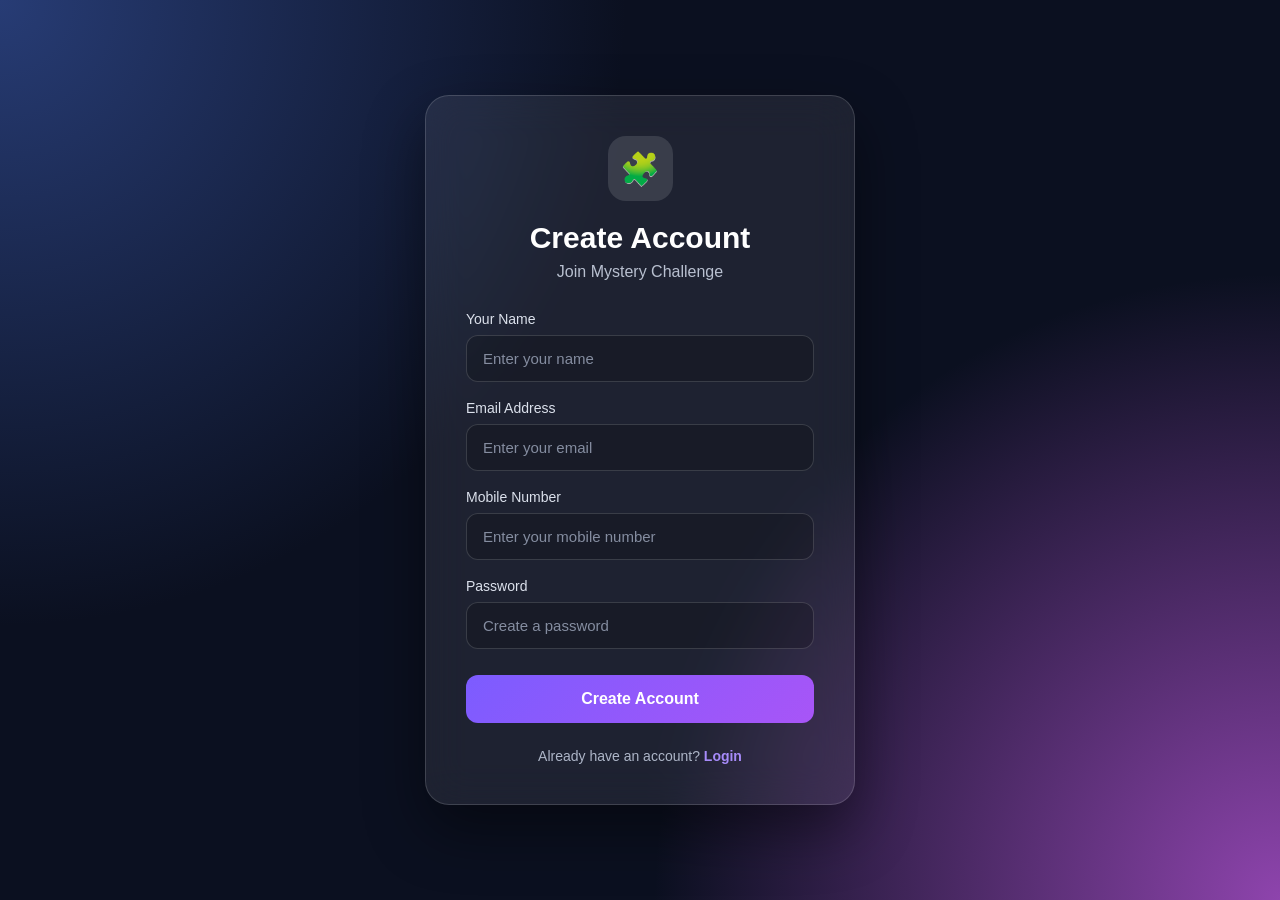
==== register.html @ fb2883e6 "Add files via upload" ====
<!DOCTYPE html>
<html lang="en">
<head>
  <meta charset="UTF-8">
  <meta name="viewport" content="width=device-width, initial-scale=1.0">

  <title>Create Account | Mystery Challenge</title>

  <link rel="stylesheet" href="style.css">
</head>

<body>

  <div class="auth-container">

    <div class="auth-box">

      <div class="logo">🧩</div>

      <h1>Create Account</h1>
      <p class="subtitle">Join Mystery Challenge</p>

      <form id="registerForm">

        <div class="input-group">
          <label>Your Name</label>
          <input
            type="text"
            id="name"
            placeholder="Enter your name"
            required
          >
        </div>

        <div class="input-group">
          <label>Email Address</label>
          <input
            type="email"
            id="email"
            placeholder="Enter your email"
            required
          >
        </div>

        <div class="input-group">
          <label>Mobile Number</label>
          <input
            type="tel"
            id="phone"
            placeholder="Enter your mobile number"
            required
          >
        </div>

        <div class="input-group">
          <label>Password</label>
          <input
            type="password"
            id="password"
            placeholder="Create a password"
            required
          >
        </div>

        <button type="submit" id="registerBtn">
          Create Account
        </button>

        <p id="message"></p>

      </form>

      <p class="login-link">
        Already have an account?
        <a href="login.html">Login</a>
      </p>

    </div>

  </div>

  <script type="module" src="app.js"></script>

</body>
</html>
---- style.css ----
* {
  box-sizing: border-box;
  margin: 0;
  padding: 0;
}

body {
  font-family: Arial, sans-serif;
  min-height: 100vh;

  background:
    radial-gradient(circle at top left, #273c75, transparent 40%),
    radial-gradient(circle at bottom right, #8e44ad, transparent 40%),
    #0b1020;

  color: white;
}

.auth-container {
  min-height: 100vh;

  display: flex;
  justify-content: center;
  align-items: center;

  padding: 20px;
}

.auth-box {
  width: 100%;
  max-width: 430px;

  padding: 40px;

  background: rgba(255, 255, 255, 0.08);

  border: 1px solid rgba(255, 255, 255, 0.15);

  border-radius: 24px;

  backdrop-filter: blur(20px);

  box-shadow: 0 25px 60px rgba(0, 0, 0, 0.45);
}

.logo {
  width: 65px;
  height: 65px;

  margin: 0 auto 20px;

  display: flex;
  align-items: center;
  justify-content: center;

  font-size: 32px;

  border-radius: 18px;

  background: rgba(255, 255, 255, 0.12);
}

h1 {
  text-align: center;
  font-size: 30px;
  margin-bottom: 8px;
}

.subtitle {
  text-align: center;
  color: #b9c0d0;
  margin-bottom: 30px;
}

.input-group {
  margin-bottom: 18px;
}

.input-group label {
  display: block;
  margin-bottom: 8px;
  font-size: 14px;
  color: #dce1ec;
}

.input-group input {
  width: 100%;

  padding: 14px 16px;

  border: 1px solid rgba(255, 255, 255, 0.15);

  border-radius: 12px;

  outline: none;

  background: rgba(0, 0, 0, 0.2);

  color: white;

  font-size: 15px;
}

.input-group input:focus {
  border-color: #7c5cff;
}

.input-group input::placeholder {
  color: #858da0;
}

button {
  width: 100%;

  padding: 15px;

  margin-top: 8px;

  border: none;
  border-radius: 12px;

  background: linear-gradient(135deg, #7c5cff, #a855f7);

  color: white;

  font-size: 16px;
  font-weight: bold;

  cursor: pointer;

  transition: 0.2s;
}

button:hover {
  transform: translateY(-2px);
  opacity: 0.95;
}

#message {
  text-align: center;
  margin-top: 15px;
  font-size: 14px;
}

.login-link {
  text-align: center;
  margin-top: 25px;

  color: #aeb6c8;
  font-size: 14px;
}

.login-link a {
  color: #a78bfa;
  text-decoration: none;
  font-weight: bold;
}
/* =========================
   QUIZ PAGE
========================= */

.quiz-container {
  max-width: 850px;
  margin: 60px auto;
  padding: 20px;
}

.quiz-header {
  display: flex;
  justify-content: space-between;
  align-items: center;

  margin-bottom: 15px;

  color: #dce1ec;
  font-size: 15px;
  font-weight: bold;
}

.progress {
  width: 100%;
  height: 8px;

  background: rgba(255,255,255,0.12);

  border-radius: 20px;

  overflow: hidden;

  margin-bottom: 25px;
}

#progressBar {
  width: 20%;
  height: 100%;

  background: linear-gradient(
    90deg,
    #7c5cff,
    #a855f7
  );

  border-radius: 20px;

  transition: width 0.3s ease;
}

.quiz-card {
  background: rgba(255,255,255,0.08);

  border: 1px solid rgba(255,255,255,0.15);

  border-radius: 24px;

  padding: 40px;

  backdrop-filter: blur(20px);

  box-shadow: 0 25px 60px rgba(0,0,0,0.4);
}

.quiz-card h1 {
  text-align: left;

  font-size: 25px;

  line-height: 1.5;

  margin-bottom: 30px;
}

.options {
  display: grid;

  grid-template-columns: 1fr 1fr;

  gap: 15px;
}

.option {
  width: 100%;

  padding: 18px;

  background: rgba(255,255,255,0.06);

  color: white;

  border: 1px solid rgba(255,255,255,0.15);

  border-radius: 14px;

  font-size: 16px;

  text-align: left;

  cursor: pointer;

  transition: 0.2s;
}

.option:hover {
  background: rgba(124,92,255,0.2);

  border-color: #7c5cff;

  transform: translateY(-2px);
}

.option.correct {
  background: rgba(34,197,94,0.25);

  border-color: #22c55e;
}

.option.wrong {
  background: rgba(239,68,68,0.25);

  border-color: #ef4444;
}

.option:disabled {
  cursor: not-allowed;
}

.next-btn {
  display: none;

  width: 180px;

  margin: 30px auto 0;

  padding: 14px;

  border: none;

  border-radius: 12px;

  background: linear-gradient(
    135deg,
    #7c5cff,
    #a855f7
  );

  color: white;

  font-size: 16px;

  font-weight: bold;

  cursor: pointer;
}

.user-name {
  color: #dce1ec;
  font-size: 14px;
}


/* Mobile */

@media (max-width: 650px) {

  .quiz-container {
    margin: 30px auto;
    padding: 15px;
  }

  .quiz-card {
    padding: 25px;
  }

  .quiz-card h1 {
    font-size: 21px;
  }

  .options {
    grid-template-columns: 1fr;
  }

  .quiz-header {
    font-size: 13px;
  }

}
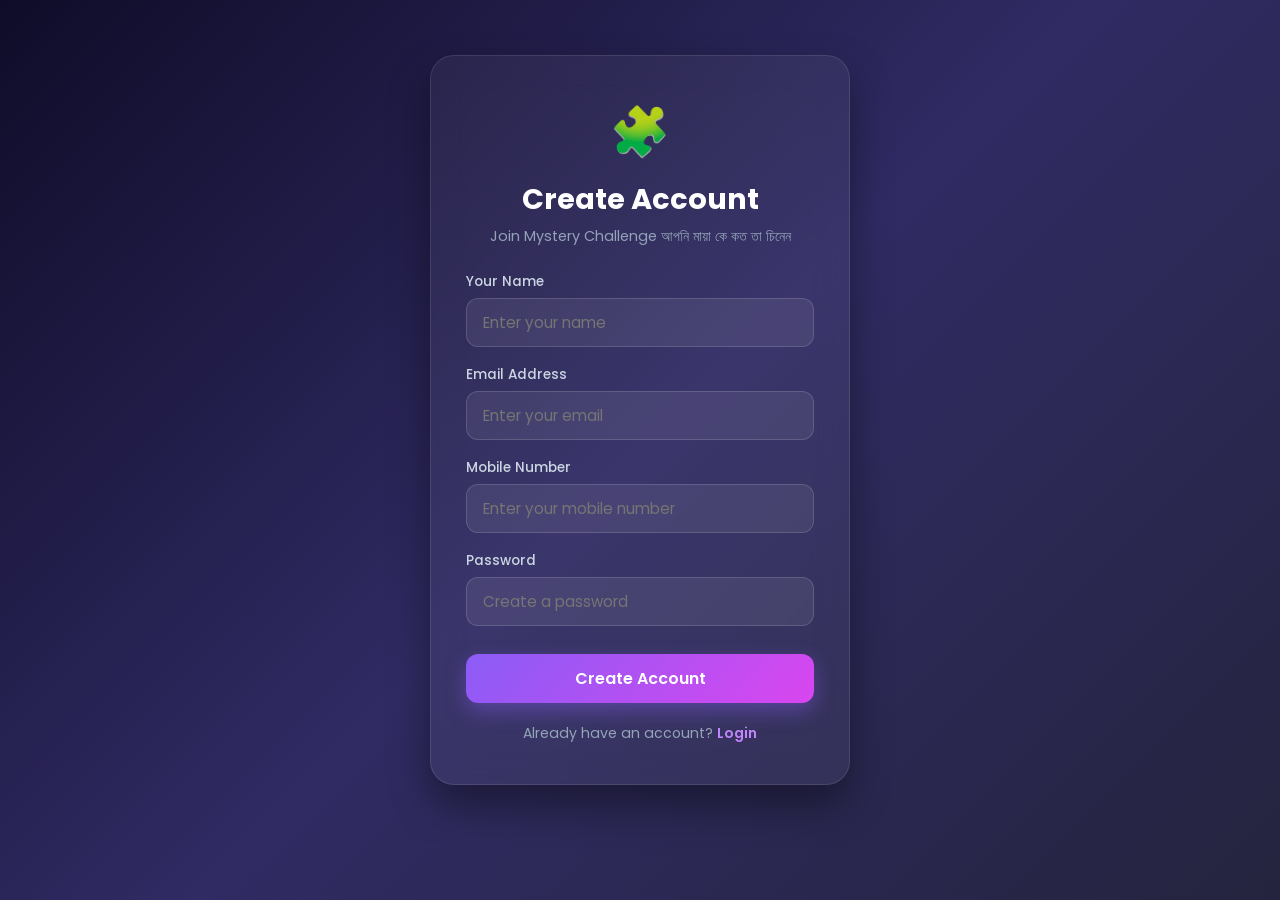
==== commit d2480d94: "Update register.html" ====
--- a/register.html
+++ b/register.html
@@ -18,7 +18,7 @@
       <div class="logo">🧩</div>
 
       <h1>Create Account</h1>
-      <p class="subtitle">Join Mystery Challenge</p>
+      <p class="subtitle">Join Mystery Challenge আপনি মায়া কে কত তা চিনেন </p>
 
       <form id="registerForm">
 
@@ -82,4 +82,4 @@
   <script type="module" src="app.js"></script>
 
 </body>
-</html>+</html>
--- a/style.css
+++ b/style.css
@@ -1,345 +1,451 @@
+@import url('https://fonts.googleapis.com/css2?family=Poppins:wght@300;400;500;600;700&display=swap');
+
 * {
-  box-sizing: border-box;
   margin: 0;
   padding: 0;
+  box-sizing: border-box;
+  font-family: 'Poppins', sans-serif;
 }
 
 body {
-  font-family: Arial, sans-serif;
+  background: linear-gradient(135deg, #0f0c29, #302b63, #24243e);
   min-height: 100vh;
-
-  background:
-    radial-gradient(circle at top left, #273c75, transparent 40%),
-    radial-gradient(circle at bottom right, #8e44ad, transparent 40%),
-    #0b1020;
-
-  color: white;
-}
-
+  color: #ffffff;
+  display: flex;
+  flex-direction: column;
+  overflow-x: hidden;
+}
+
+/* NAVBAR */
+.navbar {
+  display: flex;
+  justify-content: space-between;
+  align-items: center;
+  padding: 16px 8%;
+  background: rgba(255, 255, 255, 0.05);
+  backdrop-filter: blur(12px);
+  -webkit-backdrop-filter: blur(12px);
+  border-bottom: 1px solid rgba(255, 255, 255, 0.1);
+  position: sticky;
+  top: 0;
+  z-index: 100;
+}
+
+.brand {
+  font-size: 1.4rem;
+  font-weight: 700;
+  background: linear-gradient(135deg, #a855f7, #ec4899);
+  -webkit-background-clip: text;
+  -webkit-text-fill-color: transparent;
+  letter-spacing: 0.5px;
+}
+
+.user-name {
+  color: #e2e8f0;
+  font-weight: 500;
+  font-size: 0.95rem;
+}
+
+.logout-btn {
+  background: linear-gradient(135deg, #ff416c, #ff4b2b);
+  border: none;
+  padding: 8px 22px;
+  color: #ffffff;
+  font-weight: 600;
+  border-radius: 20px;
+  cursor: pointer;
+  transition: all 0.3s ease;
+  box-shadow: 0 4px 15px rgba(255, 65, 108, 0.3);
+}
+
+.logout-btn:hover {
+  transform: translateY(-2px);
+  box-shadow: 0 6px 20px rgba(255, 65, 108, 0.5);
+}
+
+/* AUTH PAGES (LOGIN / REGISTER) */
 .auth-container {
-  min-height: 100vh;
-
   display: flex;
   justify-content: center;
   align-items: center;
-
+  min-height: calc(100vh - 60px);
   padding: 20px;
 }
 
 .auth-box {
-  width: 100%;
-  max-width: 430px;
-
-  padding: 40px;
-
-  background: rgba(255, 255, 255, 0.08);
-
-  border: 1px solid rgba(255, 255, 255, 0.15);
-
+  background: rgba(255, 255, 255, 0.05);
+  backdrop-filter: blur(16px);
+  -webkit-backdrop-filter: blur(16px);
+  border: 1px solid rgba(255, 255, 255, 0.1);
+  padding: 40px 35px;
   border-radius: 24px;
-
-  backdrop-filter: blur(20px);
-
-  box-shadow: 0 25px 60px rgba(0, 0, 0, 0.45);
+  width: 100%;
+  max-width: 420px;
+  box-shadow: 0 20px 40px rgba(0, 0, 0, 0.4);
+  text-align: center;
 }
 
 .logo {
-  width: 65px;
-  height: 65px;
-
-  margin: 0 auto 20px;
-
-  display: flex;
-  align-items: center;
-  justify-content: center;
-
-  font-size: 32px;
-
-  border-radius: 18px;
-
-  background: rgba(255, 255, 255, 0.12);
-}
-
-h1 {
-  text-align: center;
-  font-size: 30px;
-  margin-bottom: 8px;
+  font-size: 3rem;
+  margin-bottom: 10px;
+}
+
+.auth-box h1 {
+  font-size: 1.8rem;
+  font-weight: 700;
+  margin-bottom: 5px;
 }
 
 .subtitle {
-  text-align: center;
-  color: #b9c0d0;
-  margin-bottom: 30px;
+  color: #94a3b8;
+  font-size: 0.9rem;
+  margin-bottom: 25px;
 }
 
 .input-group {
+  text-align: left;
   margin-bottom: 18px;
 }
 
 .input-group label {
   display: block;
-  margin-bottom: 8px;
-  font-size: 14px;
-  color: #dce1ec;
+  font-size: 0.85rem;
+  color: #cbd5e1;
+  margin-bottom: 6px;
+  font-weight: 500;
 }
 
 .input-group input {
   width: 100%;
-
-  padding: 14px 16px;
-
+  padding: 12px 16px;
+  border-radius: 12px;
   border: 1px solid rgba(255, 255, 255, 0.15);
-
-  border-radius: 12px;
-
+  background: rgba(255, 255, 255, 0.07);
+  color: #ffffff;
+  font-size: 0.95rem;
   outline: none;
-
-  background: rgba(0, 0, 0, 0.2);
-
-  color: white;
-
-  font-size: 15px;
+  transition: 0.3s ease;
 }
 
 .input-group input:focus {
-  border-color: #7c5cff;
-}
-
-.input-group input::placeholder {
-  color: #858da0;
-}
-
-button {
-  width: 100%;
-
-  padding: 15px;
-
-  margin-top: 8px;
-
+  border-color: #a855f7;
+  background: rgba(255, 255, 255, 0.12);
+  box-shadow: 0 0 10px rgba(168, 85, 247, 0.3);
+}
+
+.auth-box button {
+  width: 100%;
+  padding: 12px;
+  background: linear-gradient(135deg, #8b5cf6, #d946ef);
   border: none;
   border-radius: 12px;
-
-  background: linear-gradient(135deg, #7c5cff, #a855f7);
-
-  color: white;
-
-  font-size: 16px;
-  font-weight: bold;
-
+  color: #ffffff;
+  font-size: 1rem;
+  font-weight: 600;
   cursor: pointer;
-
-  transition: 0.2s;
-}
-
-button:hover {
+  margin-top: 10px;
+  transition: all 0.3s ease;
+  box-shadow: 0 8px 20px rgba(139, 92, 246, 0.4);
+}
+
+.auth-box button:hover {
   transform: translateY(-2px);
-  opacity: 0.95;
+  box-shadow: 0 12px 25px rgba(139, 92, 246, 0.6);
+}
+
+.login-link {
+  margin-top: 20px;
+  font-size: 0.88rem;
+  color: #94a3b8;
+}
+
+.login-link a {
+  color: #c084fc;
+  text-decoration: none;
+  font-weight: 600;
+}
+
+.login-link a:hover {
+  text-decoration: underline;
 }
 
 #message {
+  margin-top: 12px;
+  font-size: 0.88rem;
+  color: #f43f5e;
+}
+
+/* HOME PAGE */
+.home {
+  max-width: 1100px;
+  margin: 0 auto;
+  padding: 40px 20px;
+  width: 100%;
+}
+
+.hero {
   text-align: center;
-  margin-top: 15px;
-  font-size: 14px;
-}
-
-.login-link {
+  padding: 50px 20px;
+  background: rgba(255, 255, 255, 0.04);
+  border-radius: 24px;
+  border: 1px solid rgba(255, 255, 255, 0.08);
+  backdrop-filter: blur(12px);
+  -webkit-backdrop-filter: blur(12px);
+  margin-bottom: 40px;
+  box-shadow: 0 20px 40px rgba(0, 0, 0, 0.3);
+}
+
+.welcome {
+  color: #c084fc;
+  font-size: 0.85rem;
+  font-weight: 600;
+  letter-spacing: 2px;
+  margin-bottom: 10px;
+}
+
+.hero h1 {
+  font-size: 2.8rem;
+  font-weight: 700;
+  background: linear-gradient(135deg, #a855f7, #ec4899);
+  -webkit-background-clip: text;
+  -webkit-text-fill-color: transparent;
+  margin-bottom: 12px;
+}
+
+.hero-text {
+  color: #cbd5e1;
+  max-width: 550px;
+  margin: 0 auto 28px;
+  font-size: 1rem;
+  line-height: 1.6;
+}
+
+.start-btn {
+  background: linear-gradient(135deg, #8b5cf6, #d946ef);
+  border: none;
+  padding: 14px 38px;
+  font-size: 1.05rem;
+  font-weight: 600;
+  color: #ffffff;
+  border-radius: 30px;
+  cursor: pointer;
+  transition: all 0.3s ease;
+  box-shadow: 0 10px 25px rgba(139, 92, 246, 0.4);
+}
+
+.start-btn:hover {
+  transform: translateY(-3px) scale(1.02);
+  box-shadow: 0 15px 30px rgba(139, 92, 246, 0.6);
+}
+
+.cards {
+  display: grid;
+  grid-template-columns: repeat(auto-fit, minmax(260px, 1fr));
+  gap: 22px;
+}
+
+.info-card {
+  background: rgba(255, 255, 255, 0.04);
+  border: 1px solid rgba(255, 255, 255, 0.08);
+  padding: 30px 22px;
+  border-radius: 20px;
   text-align: center;
-  margin-top: 25px;
-
-  color: #aeb6c8;
-  font-size: 14px;
-}
-
-.login-link a {
-  color: #a78bfa;
-  text-decoration: none;
-  font-weight: bold;
-}
-/* =========================
-   QUIZ PAGE
-========================= */
-
+  transition: all 0.3s ease;
+  backdrop-filter: blur(8px);
+  -webkit-backdrop-filter: blur(8px);
+}
+
+.info-card:hover {
+  transform: translateY(-6px);
+  background: rgba(255, 255, 255, 0.07);
+  border-color: rgba(168, 85, 247, 0.4);
+  box-shadow: 0 15px 30px rgba(0, 0, 0, 0.4);
+}
+
+.card-icon {
+  font-size: 2.2rem;
+  margin-bottom: 12px;
+}
+
+.info-card h2 {
+  font-size: 1.2rem;
+  margin-bottom: 8px;
+  color: #f1f5f9;
+}
+
+.info-card p {
+  color: #94a3b8;
+  font-size: 0.9rem;
+  line-height: 1.5;
+}
+
+/* QUIZ PAGE */
 .quiz-container {
-  max-width: 850px;
-  margin: 60px auto;
-  padding: 20px;
+  max-width: 650px;
+  margin: 40px auto;
+  padding: 0 20px;
+  width: 100%;
 }
 
 .quiz-header {
   display: flex;
   justify-content: space-between;
+  font-weight: 600;
+  color: #cbd5e1;
+  margin-bottom: 12px;
+  font-size: 0.95rem;
+}
+
+.progress {
+  width: 100%;
+  height: 8px;
+  background: rgba(255, 255, 255, 0.1);
+  border-radius: 10px;
+  overflow: hidden;
+  margin-bottom: 25px;
+}
+
+#progressBar {
+  height: 100%;
+  width: 0%;
+  background: linear-gradient(90deg, #8b5cf6, #d946ef);
+  transition: width 0.3s ease;
+}
+
+.quiz-card {
+  background: rgba(255, 255, 255, 0.05);
+  border: 1px solid rgba(255, 255, 255, 0.1);
+  backdrop-filter: blur(16px);
+  -webkit-backdrop-filter: blur(16px);
+  border-radius: 24px;
+  padding: 35px 30px;
+  box-shadow: 0 20px 40px rgba(0, 0, 0, 0.4);
+}
+
+#question {
+  font-size: 1.3rem;
+  font-weight: 600;
+  margin-bottom: 25px;
+  color: #f8fafc;
+  line-height: 1.5;
+}
+
+.options {
+  display: flex;
+  flex-direction: column;
+  gap: 12px;
+}
+
+.option {
+  background: rgba(255, 255, 255, 0.06);
+  border: 1px solid rgba(255, 255, 255, 0.12);
+  color: #e2e8f0;
+  padding: 14px 18px;
+  border-radius: 14px;
+  font-size: 0.98rem;
+  text-align: left;
+  cursor: pointer;
+  transition: all 0.25s ease;
+}
+
+.option:hover:not(:disabled) {
+  background: rgba(168, 85, 247, 0.2);
+  border-color: #a855f7;
+  transform: translateX(4px);
+}
+
+.option.correct {
+  background: rgba(34, 197, 94, 0.25) !important;
+  border-color: #22c55e !important;
+  color: #4ade80 !important;
+  font-weight: 600;
+}
+
+.option.wrong {
+  background: rgba(239, 68, 68, 0.25) !important;
+  border-color: #ef4444 !important;
+  color: #f87171 !important;
+}
+
+.next-btn {
+  margin-top: 25px;
+  width: 100%;
+  padding: 14px;
+  background: linear-gradient(135deg, #8b5cf6, #d946ef);
+  border: none;
+  border-radius: 14px;
+  color: #ffffff;
+  font-size: 1rem;
+  font-weight: 600;
+  cursor: pointer;
+  transition: all 0.3s ease;
+  display: none;
+  box-shadow: 0 8px 20px rgba(139, 92, 246, 0.4);
+}
+
+.next-btn:hover {
+  transform: translateY(-2px);
+  box-shadow: 0 12px 25px rgba(139, 92, 246, 0.6);
+}
+
+/* ADMIN DASHBOARD */
+.admin-container {
+  max-width: 1000px;
+  margin: 40px auto;
+  padding: 0 20px;
+}
+
+.admin-subtitle {
+  color: #94a3b8;
+  margin-bottom: 20px;
+}
+
+.admin-stats {
+  margin-bottom: 25px;
+}
+
+.stat-card {
+  background: rgba(255, 255, 255, 0.05);
+  border: 1px solid rgba(255, 255, 255, 0.1);
+  border-radius: 18px;
+  padding: 20px;
+  display: inline-flex;
   align-items: center;
-
-  margin-bottom: 15px;
-
-  color: #dce1ec;
-  font-size: 15px;
-  font-weight: bold;
-}
-
-.progress {
-  width: 100%;
-  height: 8px;
-
-  background: rgba(255,255,255,0.12);
-
-  border-radius: 20px;
-
+  gap: 15px;
+  min-width: 200px;
+}
+
+.stat-icon {
+  font-size: 2rem;
+}
+
+.table-container {
+  background: rgba(255, 255, 255, 0.04);
+  border: 1px solid rgba(255, 255, 255, 0.08);
+  border-radius: 18px;
   overflow: hidden;
-
-  margin-bottom: 25px;
-}
-
-#progressBar {
-  width: 20%;
-  height: 100%;
-
-  background: linear-gradient(
-    90deg,
-    #7c5cff,
-    #a855f7
-  );
-
-  border-radius: 20px;
-
-  transition: width 0.3s ease;
-}
-
-.quiz-card {
-  background: rgba(255,255,255,0.08);
-
-  border: 1px solid rgba(255,255,255,0.15);
-
-  border-radius: 24px;
-
-  padding: 40px;
-
-  backdrop-filter: blur(20px);
-
-  box-shadow: 0 25px 60px rgba(0,0,0,0.4);
-}
-
-.quiz-card h1 {
+  margin-top: 20px;
+}
+
+table {
+  width: 100%;
+  border-collapse: collapse;
   text-align: left;
-
-  font-size: 25px;
-
-  line-height: 1.5;
-
-  margin-bottom: 30px;
-}
-
-.options {
-  display: grid;
-
-  grid-template-columns: 1fr 1fr;
-
-  gap: 15px;
-}
-
-.option {
-  width: 100%;
-
-  padding: 18px;
-
-  background: rgba(255,255,255,0.06);
-
-  color: white;
-
-  border: 1px solid rgba(255,255,255,0.15);
-
-  border-radius: 14px;
-
-  font-size: 16px;
-
-  text-align: left;
-
-  cursor: pointer;
-
-  transition: 0.2s;
-}
-
-.option:hover {
-  background: rgba(124,92,255,0.2);
-
-  border-color: #7c5cff;
-
-  transform: translateY(-2px);
-}
-
-.option.correct {
-  background: rgba(34,197,94,0.25);
-
-  border-color: #22c55e;
-}
-
-.option.wrong {
-  background: rgba(239,68,68,0.25);
-
-  border-color: #ef4444;
-}
-
-.option:disabled {
-  cursor: not-allowed;
-}
-
-.next-btn {
-  display: none;
-
-  width: 180px;
-
-  margin: 30px auto 0;
-
-  padding: 14px;
-
-  border: none;
-
-  border-radius: 12px;
-
-  background: linear-gradient(
-    135deg,
-    #7c5cff,
-    #a855f7
-  );
-
-  color: white;
-
-  font-size: 16px;
-
-  font-weight: bold;
-
-  cursor: pointer;
-}
-
-.user-name {
-  color: #dce1ec;
-  font-size: 14px;
-}
-
-
-/* Mobile */
-
-@media (max-width: 650px) {
-
-  .quiz-container {
-    margin: 30px auto;
-    padding: 15px;
-  }
-
-  .quiz-card {
-    padding: 25px;
-  }
-
-  .quiz-card h1 {
-    font-size: 21px;
-  }
-
-  .options {
-    grid-template-columns: 1fr;
-  }
-
-  .quiz-header {
-    font-size: 13px;
-  }
-
-}+}
+
+th, td {
+  padding: 14px 18px;
+  border-bottom: 1px solid rgba(255, 255, 255, 0.06);
+}
+
+th {
+  background: rgba(255, 255, 255, 0.08);
+  color: #c084fc;
+  font-weight: 600;
+  font-size: 0.9rem;
+}
+
+td {
+  color: #cbd5e1;
+  font-size: 0.9rem;
+}
